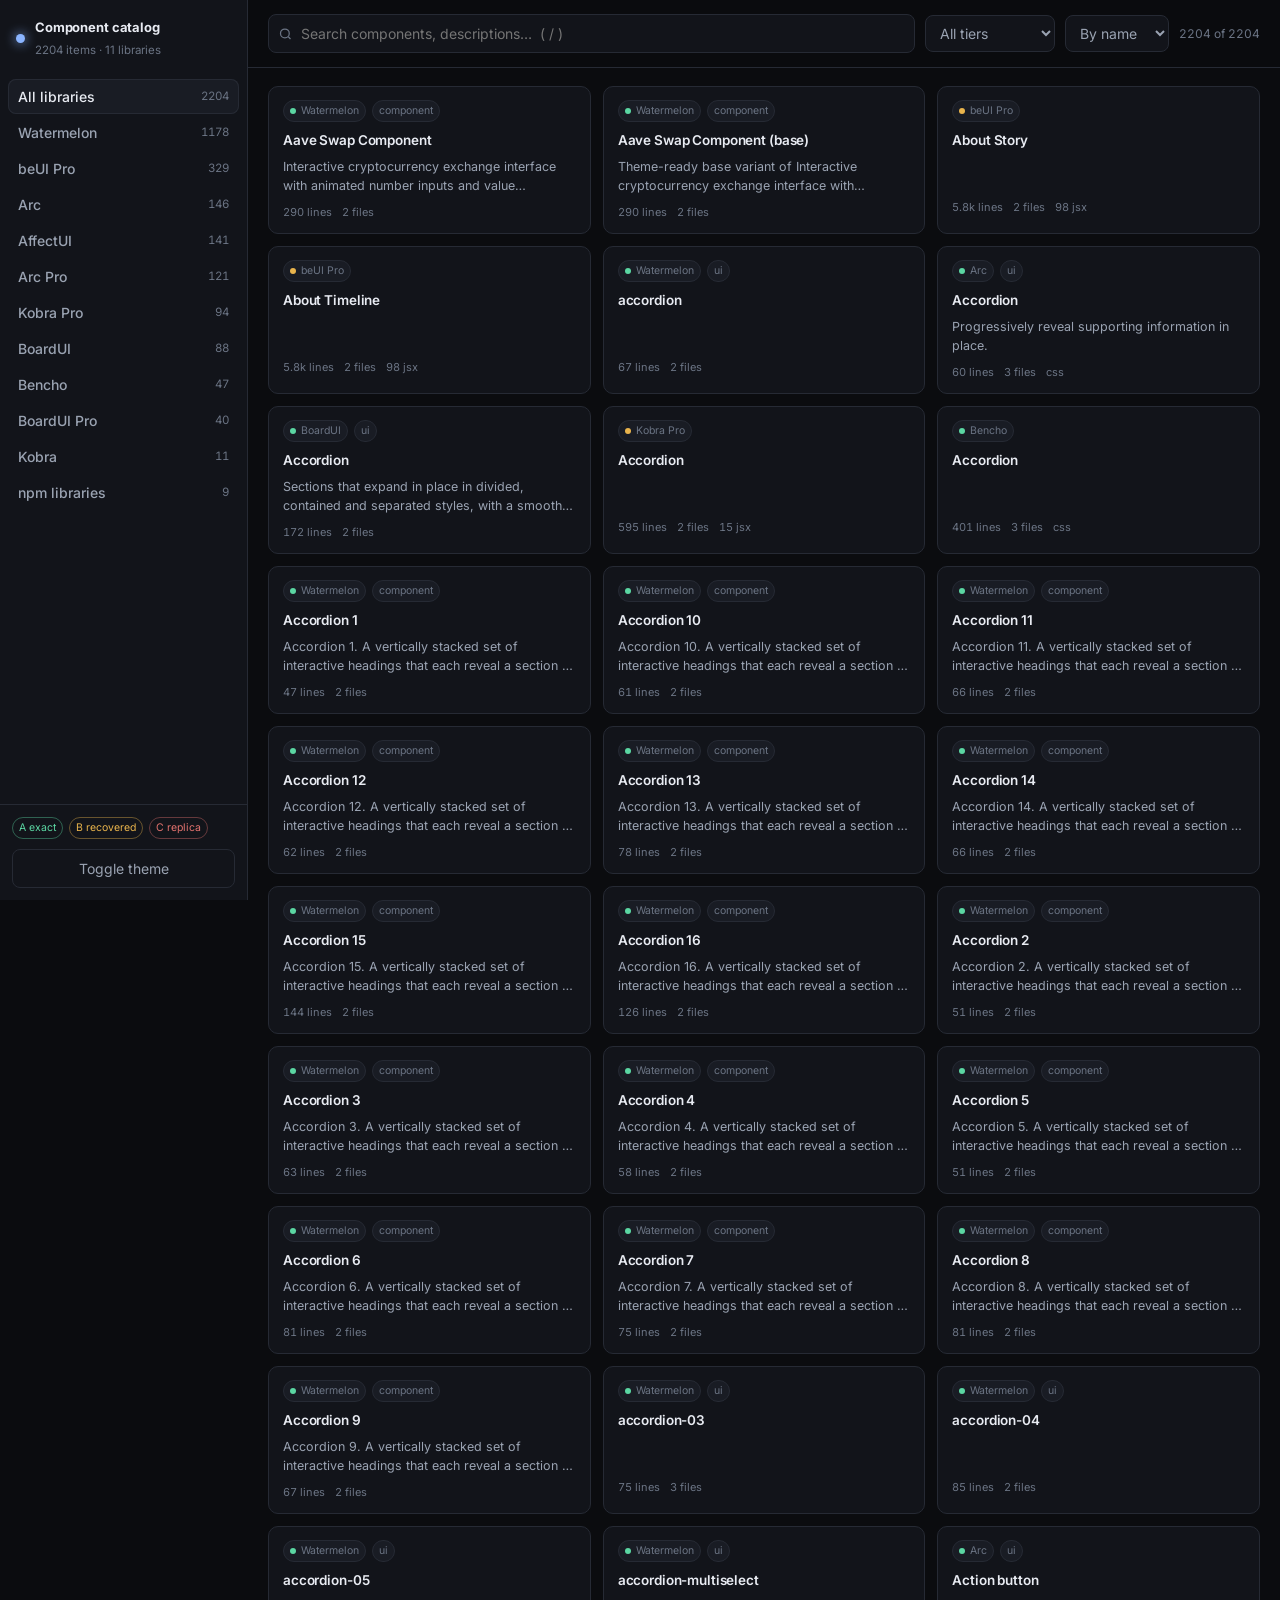
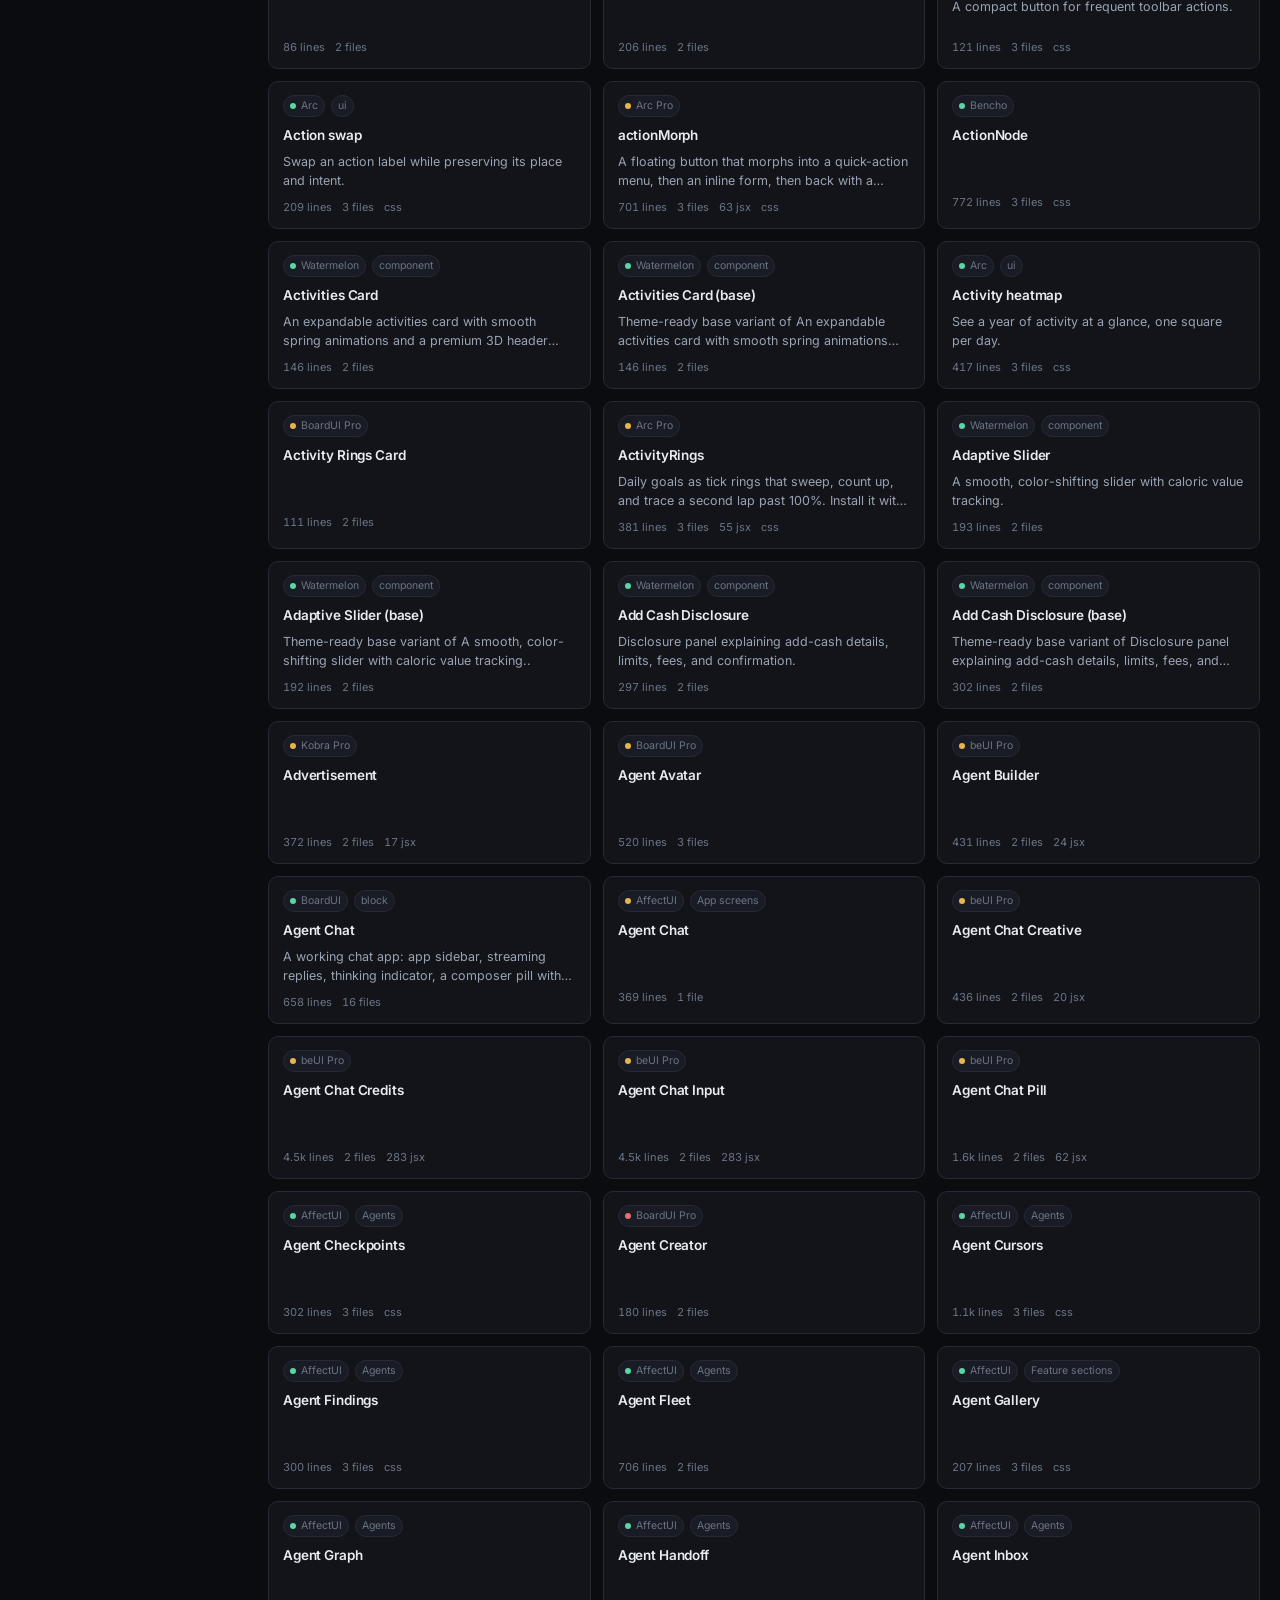
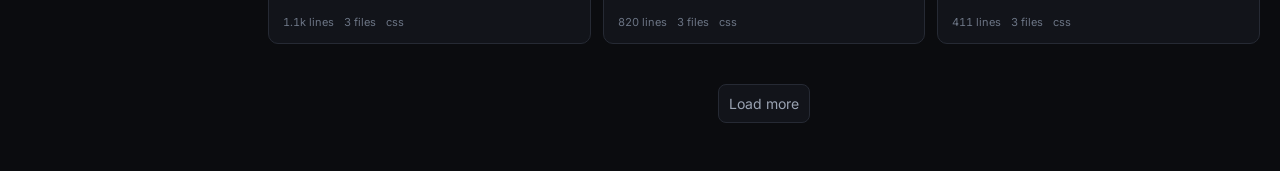
==== index.html @ e441ce23 "feat: a catalog browser for the component collection Reads catalog.json and renders a filterable gri" ====
<!doctype html>
<html lang="en">
<head>
<meta charset="utf-8" />
<meta name="viewport" content="width=device-width, initial-scale=1" />
<title>Component catalog</title>
<link rel="stylesheet" href="styles.css" />
<link rel="preconnect" href="https://fonts.googleapis.com" />
<link rel="preconnect" href="https://fonts.gstatic.com" crossorigin />
<link href="https://fonts.googleapis.com/css2?family=Inter:wght@400;500;600&family=JetBrains+Mono:wght@400;500&display=swap" rel="stylesheet" />
</head>
<body>
  <aside class="rail" id="rail">
    <div class="brand">
      <span class="dot"></span>
      <div>
        <strong>Component catalog</strong>
        <small id="total">loading…</small>
      </div>
    </div>
    <nav id="libs" class="libs"></nav>
    <div class="railfoot">
      <div class="tiers">
        <span class="tier t-A" title="The library published this file itself">A exact</span>
        <span class="tier t-B" title="Compiled module decompiled back to JSX">B recovered</span>
        <span class="tier t-C" title="Someone rebuilt it from the outside">C replica</span>
      </div>
      <button id="theme" class="ghost" type="button">Toggle theme</button>
    </div>
  </aside>

  <main>
    <header class="bar">
      <div class="search">
        <svg width="15" height="15" viewBox="0 0 24 24" fill="none" stroke="currentColor" stroke-width="2"><circle cx="11" cy="11" r="7"/><path d="m20 20-3.5-3.5"/></svg>
        <input id="q" type="search" placeholder="Search components, descriptions…  ( / )" autocomplete="off" spellcheck="false" />
      </div>
      <select id="tier" aria-label="Tier">
        <option value="">All tiers</option>
        <option value="A">A · exact</option>
        <option value="B">B · recovered</option>
        <option value="C">C · replica</option>
      </select>
      <select id="sort" aria-label="Sort">
        <option value="name">By name</option>
        <option value="lines">By size</option>
        <option value="lib">By library</option>
      </select>
      <span id="count" class="count"></span>
    </header>

    <div id="grid" class="grid" aria-live="polite"></div>
    <div id="more" class="more"><button class="ghost" type="button">Load more</button></div>
    <div id="empty" class="empty" hidden>Nothing matches that.</div>
  </main>

  <section id="drawer" class="drawer" hidden aria-modal="true" role="dialog">
    <div class="sheet" id="sheet"></div>
  </section>

  <script src="app.js" type="module"></script>
</body>
</html>
---- styles.css ----
:root {
  color-scheme: dark;
  --bg: #0b0c0f;
  --bg-2: #12141a;
  --bg-3: #191c24;
  --line: #262a34;
  --fg: #e8ebf2;
  --fg-dim: #9aa3b2;
  --fg-faint: #6b7484;
  --accent: #8ab4ff;
  --a: #5bd6a2;
  --b: #e9b44c;
  --c: #e2726e;
  --radius: 10px;
  --mono: "JetBrains Mono", ui-monospace, SFMono-Regular, Menlo, monospace;
}
:root[data-theme="light"] {
  color-scheme: light;
  --bg: #fbfbfd;
  --bg-2: #ffffff;
  --bg-3: #f2f3f7;
  --line: #e2e4ea;
  --fg: #14161c;
  --fg-dim: #5b6270;
  --fg-faint: #8b919d;
  --accent: #2f6fdb;
  --a: #17936a;
  --b: #a5720c;
  --c: #b34540;
}

* { box-sizing: border-box; }
html, body { height: 100%; }
body {
  margin: 0;
  display: grid;
  grid-template-columns: 248px minmax(0, 1fr);
  background: var(--bg);
  color: var(--fg);
  font: 14px/1.5 Inter, ui-sans-serif, system-ui, -apple-system, sans-serif;
  -webkit-font-smoothing: antialiased;
}

/* rail */
.rail {
  border-right: 1px solid var(--line);
  background: var(--bg-2);
  display: flex;
  flex-direction: column;
  min-height: 100vh;
  position: sticky;
  top: 0;
  max-height: 100vh;
}
.brand { display: flex; gap: 10px; align-items: center; padding: 18px 16px 14px; }
.brand strong { display: block; font-size: 13px; letter-spacing: -0.01em; }
.brand small { color: var(--fg-faint); font-size: 11.5px; }
.dot { width: 9px; height: 9px; border-radius: 50%; background: var(--accent); box-shadow: 0 0 12px var(--accent); flex: none; }

.libs { display: flex; flex-direction: column; gap: 1px; padding: 6px 8px; overflow-y: auto; flex: 1; }
.lib {
  display: flex; align-items: center; justify-content: space-between; gap: 8px;
  padding: 7px 10px; border-radius: 8px; border: 0; background: none; color: var(--fg-dim);
  font: inherit; text-align: left; cursor: pointer;
}
.lib:hover { background: var(--bg-3); color: var(--fg); }
.lib[aria-current="true"] { background: var(--bg-3); color: var(--fg); box-shadow: inset 0 0 0 1px var(--line); }
.lib b { font-weight: 500; }
.lib span { font-variant-numeric: tabular-nums; font-size: 11.5px; color: var(--fg-faint); }

.railfoot { border-top: 1px solid var(--line); padding: 12px; display: grid; gap: 10px; }
.tiers { display: flex; flex-wrap: wrap; gap: 6px; }
.tier { font-size: 10.5px; padding: 2px 6px; border-radius: 999px; border: 1px solid var(--line); color: var(--fg-faint); }
.t-A { color: var(--a); border-color: color-mix(in oklab, var(--a) 40%, transparent); }
.t-B { color: var(--b); border-color: color-mix(in oklab, var(--b) 40%, transparent); }
.t-C { color: var(--c); border-color: color-mix(in oklab, var(--c) 40%, transparent); }

/* bar */
main { min-width: 0; display: flex; flex-direction: column; }
.bar {
  position: sticky; top: 0; z-index: 5;
  display: flex; gap: 10px; align-items: center;
  padding: 14px 20px;
  background: color-mix(in oklab, var(--bg) 88%, transparent);
  backdrop-filter: blur(8px);
  border-bottom: 1px solid var(--line);
}
.search { position: relative; flex: 1; min-width: 0; }
.search svg { position: absolute; left: 10px; top: 50%; transform: translateY(-50%); color: var(--fg-faint); }
.search input {
  width: 100%; padding: 8px 10px 8px 32px; border-radius: 8px;
  border: 1px solid var(--line); background: var(--bg-2); color: var(--fg);
  font: inherit; outline: none;
}
.search input:focus { border-color: color-mix(in oklab, var(--accent) 55%, var(--line)); }
select, .ghost {
  padding: 8px 10px; border-radius: 8px; border: 1px solid var(--line);
  background: var(--bg-2); color: var(--fg-dim); font: inherit; cursor: pointer;
}
select:hover, .ghost:hover { color: var(--fg); border-color: var(--fg-faint); }
.count { color: var(--fg-faint); font-size: 12px; white-space: nowrap; font-variant-numeric: tabular-nums; }

/* grid */
.grid {
  padding: 18px 20px 40px;
  display: grid; gap: 12px;
  grid-template-columns: repeat(auto-fill, minmax(268px, 1fr));
}
.card {
  text-align: left; cursor: pointer;
  border: 1px solid var(--line); border-radius: var(--radius);
  background: var(--bg-2); color: inherit; font: inherit;
  padding: 13px 14px; display: grid; gap: 8px; align-content: start;
  transition: border-color .12s, transform .12s, background .12s;
}
.card:hover { border-color: color-mix(in oklab, var(--accent) 45%, var(--line)); background: var(--bg-3); }
.card:active { transform: scale(.995); }
.card h3 { margin: 0; font-size: 13.5px; font-weight: 600; letter-spacing: -0.01em; overflow: hidden; text-overflow: ellipsis; white-space: nowrap; }
.card p { margin: 0; color: var(--fg-dim); font-size: 12.5px; display: -webkit-box; -webkit-line-clamp: 2; -webkit-box-orient: vertical; overflow: hidden; min-height: 2.6em; }
.tags { display: flex; gap: 6px; align-items: center; flex-wrap: wrap; }
.pill { font-size: 10.5px; padding: 2px 6px; border-radius: 999px; background: var(--bg-3); border: 1px solid var(--line); color: var(--fg-faint); white-space: nowrap; }
.tier-dot { width: 6px; height: 6px; border-radius: 50%; display: inline-block; margin-right: 5px; }
.meta { display: flex; gap: 10px; color: var(--fg-faint); font-size: 11px; font-variant-numeric: tabular-nums; }
.meta code { font-family: var(--mono); font-size: 10.5px; }

.more { display: flex; justify-content: center; padding: 0 0 48px; }
.more[hidden] { display: none; }
.empty { padding: 60px 20px; text-align: center; color: var(--fg-faint); }

/* drawer */
.drawer { position: fixed; inset: 0; background: color-mix(in oklab, #000 55%, transparent); display: flex; justify-content: flex-end; z-index: 20; }
.drawer[hidden] { display: none; }
.sheet {
  width: min(760px, 100%); height: 100%; overflow-y: auto;
  background: var(--bg-2); border-left: 1px solid var(--line);
  padding: 22px 24px 60px;
}
.sheet h2 { margin: 0 0 4px; font-size: 19px; letter-spacing: -0.02em; }
.sheet .sub { color: var(--fg-faint); font-size: 12.5px; margin-bottom: 14px; }
.sheet h4 { margin: 22px 0 8px; font-size: 11px; text-transform: uppercase; letter-spacing: .08em; color: var(--fg-faint); font-weight: 600; }
.sheet p { color: var(--fg-dim); margin: 0 0 10px; }
.sheet pre {
  background: var(--bg); border: 1px solid var(--line); border-radius: 8px;
  padding: 12px; overflow-x: auto; font-family: var(--mono); font-size: 11.5px; line-height: 1.55;
  color: var(--fg); margin: 0 0 12px;
}
table { width: 100%; border-collapse: collapse; font-size: 12px; }
th, td { text-align: left; padding: 6px 8px; border-bottom: 1px solid var(--line); vertical-align: top; }
th { color: var(--fg-faint); font-weight: 500; }
td code { font-family: var(--mono); font-size: 11px; color: var(--accent); }
.close { position: sticky; top: 0; float: right; }
.link { color: var(--accent); text-decoration: none; }
.link:hover { text-decoration: underline; }
.filelist { display: grid; gap: 4px; font-family: var(--mono); font-size: 11.5px; }
.filelist div { display: flex; justify-content: space-between; gap: 12px; color: var(--fg-dim); }
.filelist span { color: var(--fg-faint); }

@media (max-width: 760px) {
  body { grid-template-columns: 1fr; }
  .rail { position: static; max-height: none; border-right: 0; border-bottom: 1px solid var(--line); }
  .libs { flex-direction: row; flex-wrap: wrap; }
}
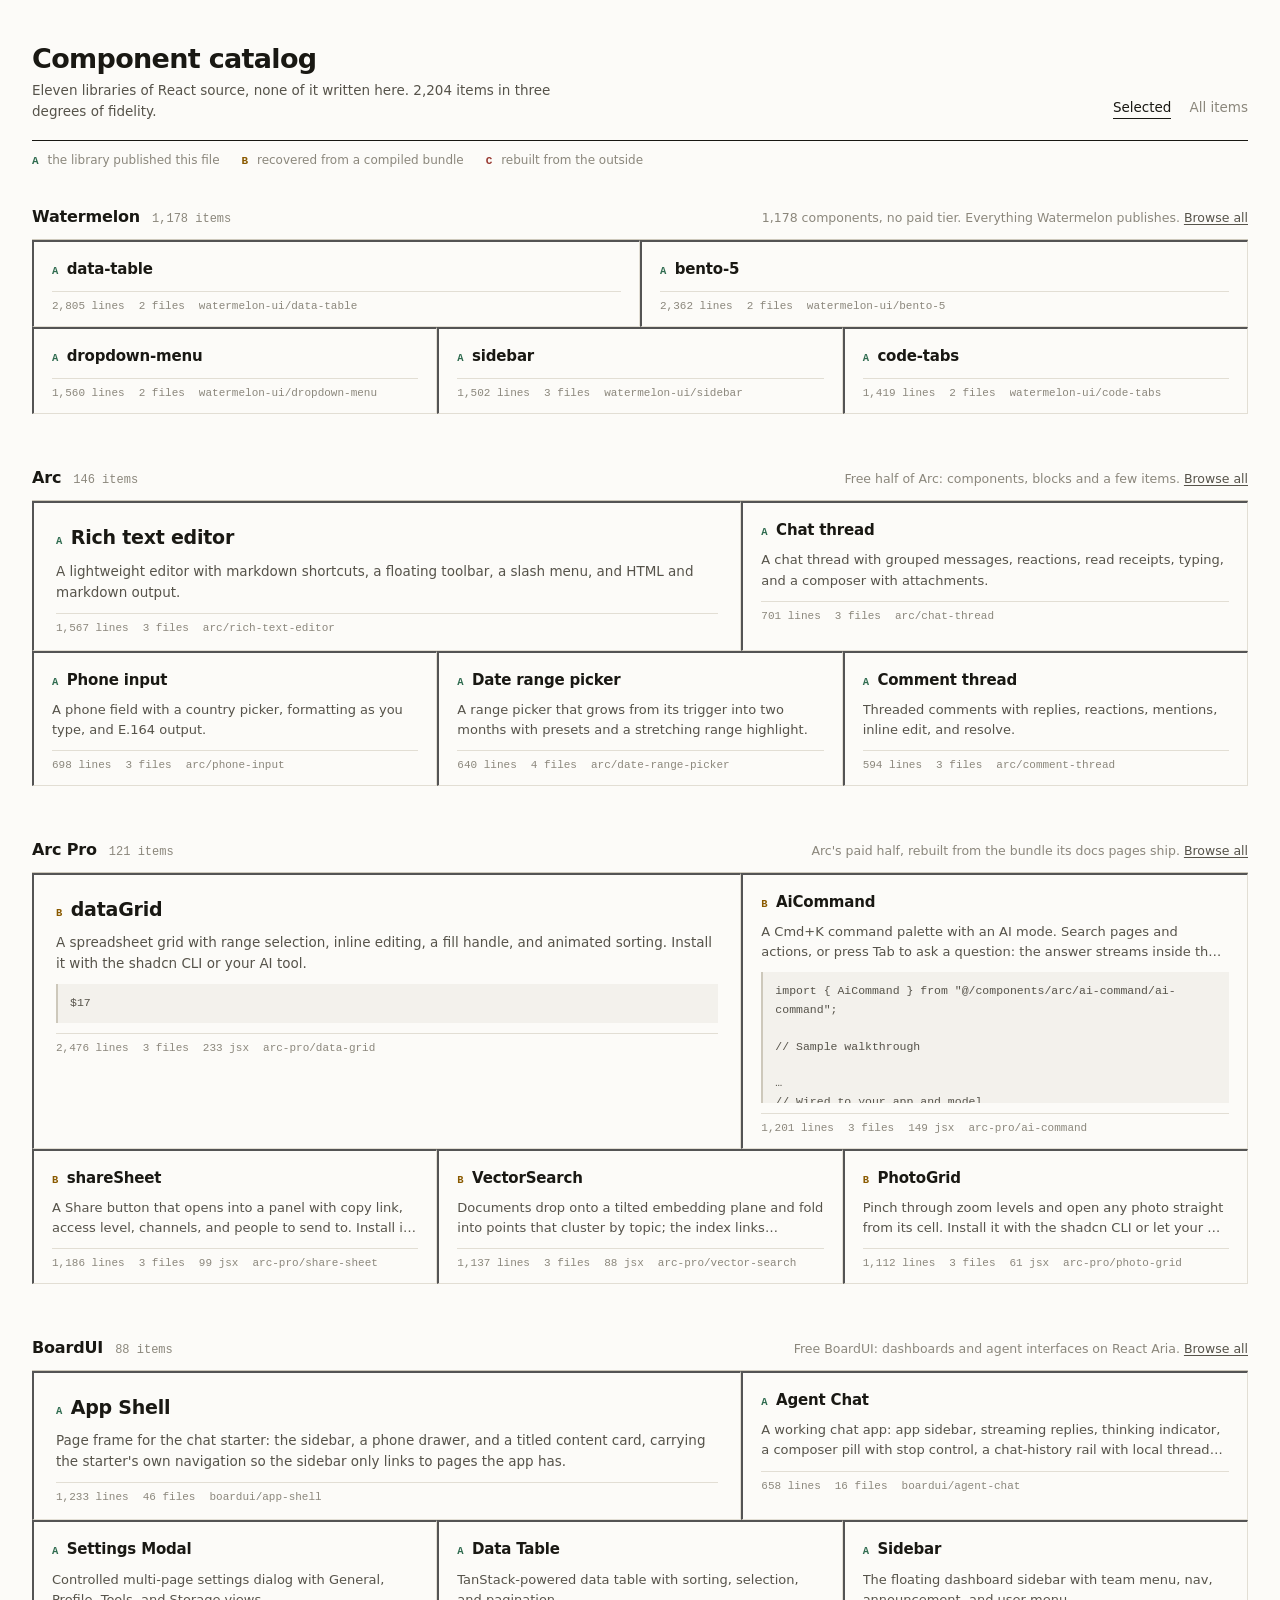
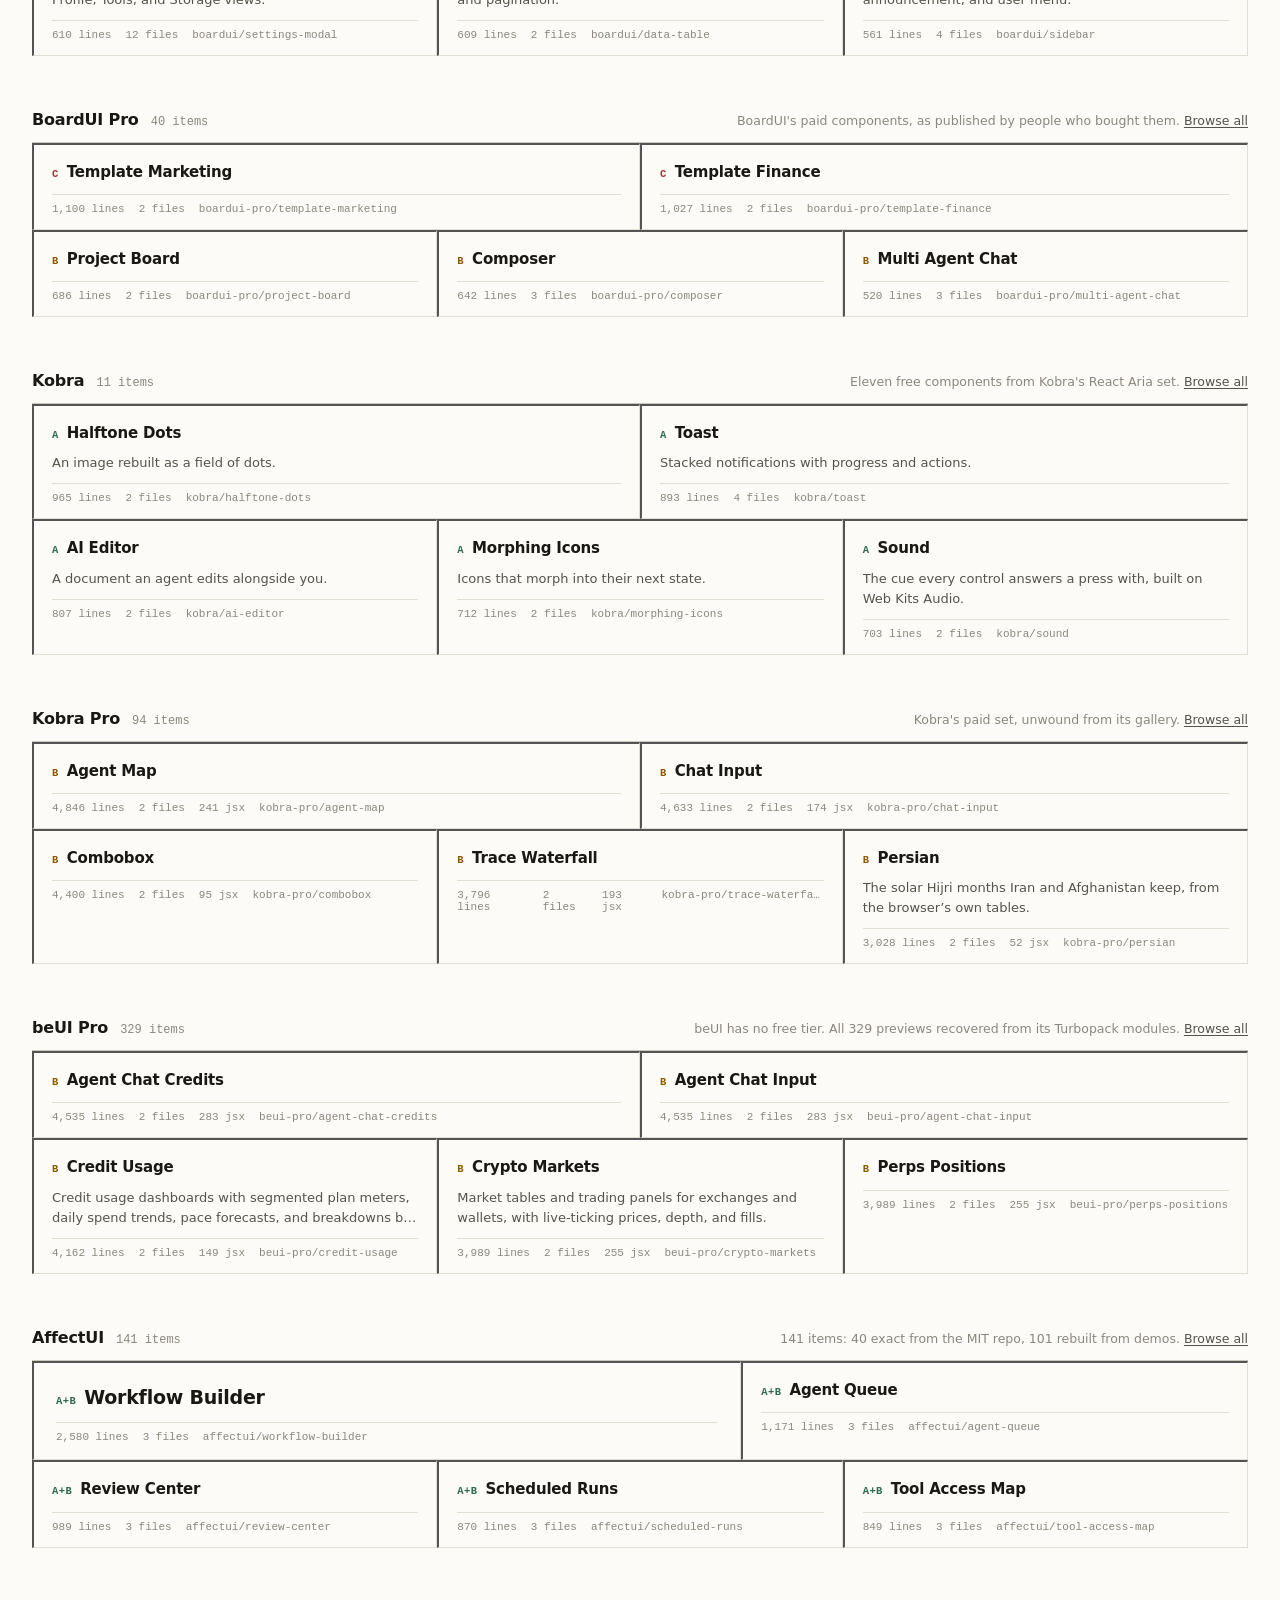
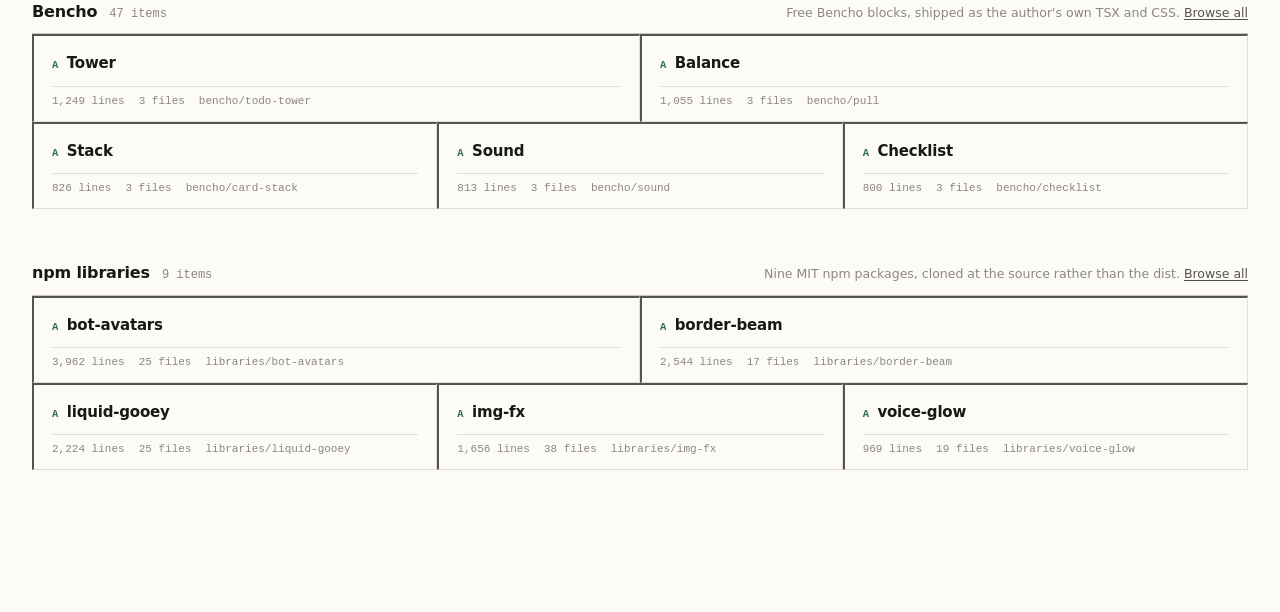
==== commit 9b54b1c9: "chore: refresh the catalog 2204 items across 11 libraries" ====
--- a/index.html
+++ b/index.html
@@ -4,58 +4,60 @@
 <meta charset="utf-8" />
 <meta name="viewport" content="width=device-width, initial-scale=1" />
 <title>Component catalog</title>
+<link rel="icon" href="favicon.svg" type="image/svg+xml" />
 <link rel="stylesheet" href="styles.css" />
-<link rel="preconnect" href="https://fonts.googleapis.com" />
-<link rel="preconnect" href="https://fonts.gstatic.com" crossorigin />
-<link href="https://fonts.googleapis.com/css2?family=Inter:wght@400;500;600&family=JetBrains+Mono:wght@400;500&display=swap" rel="stylesheet" />
 </head>
 <body>
-  <aside class="rail" id="rail">
-    <div class="brand">
-      <span class="dot"></span>
-      <div>
-        <strong>Component catalog</strong>
-        <small id="total">loading…</small>
-      </div>
+  <header class="masthead">
+    <div class="masthead-left">
+      <h1>Component catalog</h1>
+      <p>Eleven libraries of React source, none of it written here. <span id="lede-count">2,204</span> items in three degrees of fidelity.</p>
     </div>
-    <nav id="libs" class="libs"></nav>
-    <div class="railfoot">
-      <div class="tiers">
-        <span class="tier t-A" title="The library published this file itself">A exact</span>
-        <span class="tier t-B" title="Compiled module decompiled back to JSX">B recovered</span>
-        <span class="tier t-C" title="Someone rebuilt it from the outside">C replica</span>
-      </div>
-      <button id="theme" class="ghost" type="button">Toggle theme</button>
-    </div>
-  </aside>
+    <nav class="views">
+      <button id="view-showcase" type="button" aria-pressed="true">Selected</button>
+      <button id="view-all" type="button" aria-pressed="false">All items</button>
+    </nav>
+  </header>
 
-  <main>
-    <header class="bar">
-      <div class="search">
-        <svg width="15" height="15" viewBox="0 0 24 24" fill="none" stroke="currentColor" stroke-width="2"><circle cx="11" cy="11" r="7"/><path d="m20 20-3.5-3.5"/></svg>
-        <input id="q" type="search" placeholder="Search components, descriptions…  ( / )" autocomplete="off" spellcheck="false" />
-      </div>
+  <div class="key">
+    <span><b class="tA">A</b> the library published this file</span>
+    <span><b class="tB">B</b> recovered from a compiled bundle</span>
+    <span><b class="tC">C</b> rebuilt from the outside</span>
+  </div>
+
+  <!-- Selected: a handful of substantial components per library -->
+  <main id="showcase"></main>
+
+  <!-- All items: dense index -->
+  <main id="catalog" hidden>
+    <div class="filters">
+      <input id="q" type="search" placeholder="Filter by name, slug, description, category" autocomplete="off" spellcheck="false" />
+      <select id="lib" aria-label="Library"></select>
       <select id="tier" aria-label="Tier">
-        <option value="">All tiers</option>
-        <option value="A">A · exact</option>
+        <option value="">Every tier</option>
+        <option value="A">A · published</option>
         <option value="B">B · recovered</option>
-        <option value="C">C · replica</option>
+        <option value="C">C · rebuilt</option>
       </select>
       <select id="sort" aria-label="Sort">
-        <option value="name">By name</option>
-        <option value="lines">By size</option>
-        <option value="lib">By library</option>
+        <option value="lines">Largest first</option>
+        <option value="name">Name</option>
+        <option value="lib">Library</option>
       </select>
       <span id="count" class="count"></span>
-    </header>
-
-    <div id="grid" class="grid" aria-live="polite"></div>
-    <div id="more" class="more"><button class="ghost" type="button">Load more</button></div>
-    <div id="empty" class="empty" hidden>Nothing matches that.</div>
+    </div>
+    <table class="index">
+      <thead>
+        <tr><th>Component</th><th>Library</th><th class="num">Lines</th><th class="num">Files</th><th class="tiercol">Tier</th></tr>
+      </thead>
+      <tbody id="rows"></tbody>
+    </table>
+    <button id="more" class="more" type="button">Show more</button>
+    <p id="empty" class="empty" hidden>Nothing matches that.</p>
   </main>
 
-  <section id="drawer" class="drawer" hidden aria-modal="true" role="dialog">
-    <div class="sheet" id="sheet"></div>
+  <section id="drawer" hidden>
+    <article id="sheet"></article>
   </section>
 
   <script src="app.js" type="module"></script>
--- a/styles.css
+++ b/styles.css
@@ -1,162 +1,247 @@
+/* A specimen sheet, not a dashboard: hairlines, no cards floating in space,
+   no glow, one accent used only for links. Sizes come from the data. */
+
 :root {
-  color-scheme: dark;
-  --bg: #0b0c0f;
-  --bg-2: #12141a;
-  --bg-3: #191c24;
-  --line: #262a34;
-  --fg: #e8ebf2;
-  --fg-dim: #9aa3b2;
-  --fg-faint: #6b7484;
-  --accent: #8ab4ff;
-  --a: #5bd6a2;
-  --b: #e9b44c;
-  --c: #e2726e;
-  --radius: 10px;
-  --mono: "JetBrains Mono", ui-monospace, SFMono-Regular, Menlo, monospace;
-}
-:root[data-theme="light"] {
   color-scheme: light;
-  --bg: #fbfbfd;
-  --bg-2: #ffffff;
-  --bg-3: #f2f3f7;
-  --line: #e2e4ea;
-  --fg: #14161c;
-  --fg-dim: #5b6270;
-  --fg-faint: #8b919d;
-  --accent: #2f6fdb;
-  --a: #17936a;
-  --b: #a5720c;
-  --c: #b34540;
+  --paper: #fcfbf8;
+  --wash: #f3f1ec;
+  --ink: #191813;
+  --ink-2: #56534a;
+  --ink-3: #8b877c;
+  --rule: #e2ded4;
+  --rule-strong: #cdc8bb;
+  --link: #1c4ed8;
+  --a: #2f6b4f;
+  --b: #8a5a00;
+  --c: #97372f;
+  --mono: ui-monospace, "SF Mono", SFMono-Regular, Menlo, Consolas, monospace;
+  --sans: -apple-system, BlinkMacSystemFont, "Segoe UI", system-ui, sans-serif;
+}
+
+@media (prefers-color-scheme: dark) {
+  :root {
+    color-scheme: dark;
+    --paper: #0f0f0e;
+    --wash: #191917;
+    --ink: #eceae3;
+    --ink-2: #a8a49a;
+    --ink-3: #7c786e;
+    --rule: #262522;
+    --rule-strong: #3a3833;
+    --link: #8fb0ff;
+    --a: #6fbf95;
+    --b: #d6a94e;
+    --c: #d97b73;
+  }
 }
 
 * { box-sizing: border-box; }
-html, body { height: 100%; }
+
+html { -webkit-text-size-adjust: 100%; }
+
 body {
-  margin: 0;
+  margin: 0 auto;
+  padding: 0 32px 120px;
+  max-width: 1320px;
+  background: var(--paper);
+  color: var(--ink);
+  font: 15px/1.55 var(--sans);
+  -webkit-font-smoothing: antialiased;
+}
+
+a { color: var(--link); text-decoration-thickness: 1px; text-underline-offset: 2px; }
+
+/* masthead */
+.masthead {
+  display: flex;
+  align-items: flex-end;
+  justify-content: space-between;
+  gap: 32px;
+  padding: 44px 0 18px;
+  border-bottom: 1px solid var(--ink);
+}
+.masthead h1 {
+  margin: 0 0 6px;
+  font-size: 27px;
+  line-height: 1.1;
+  font-weight: 600;
+  letter-spacing: -0.025em;
+}
+.masthead p { margin: 0; color: var(--ink-2); font-size: 13.5px; max-width: 62ch; }
+.views { display: flex; gap: 18px; flex: none; padding-bottom: 3px; }
+.views button {
+  background: none; border: 0; padding: 0 0 3px; cursor: pointer;
+  font: 500 13.5px var(--sans); color: var(--ink-3);
+  border-bottom: 1.5px solid transparent;
+}
+.views button:hover { color: var(--ink); }
+.views button[aria-pressed="true"] { color: var(--ink); border-bottom-color: var(--ink); }
+
+/* legend */
+.key {
+  display: flex; flex-wrap: wrap; gap: 4px 22px;
+  padding: 10px 0 0; font-size: 12px; color: var(--ink-3);
+}
+.key b { font: 600 11px var(--mono); margin-right: 5px; }
+.tA { color: var(--a); } .tB { color: var(--b); } .tC { color: var(--c); }
+
+/* showcase: one block per library, hairline grid, spans from the data */
+.set { padding-top: 52px; }
+.set:first-child { padding-top: 36px; }
+.set-head {
+  display: flex; align-items: baseline; gap: 12px;
+  padding-bottom: 9px; border-bottom: 1px solid var(--rule-strong);
+}
+.set-head h2 { margin: 0; font-size: 16px; font-weight: 600; letter-spacing: -0.01em; }
+.set-head .n { font: 12px var(--mono); color: var(--ink-3); }
+.set-head .what { margin-left: auto; font-size: 12.5px; color: var(--ink-3); }
+.set-head .what a { color: var(--ink-2); }
+
+.grid {
   display: grid;
-  grid-template-columns: 248px minmax(0, 1fr);
-  background: var(--bg);
-  color: var(--fg);
-  font: 14px/1.5 Inter, ui-sans-serif, system-ui, -apple-system, sans-serif;
-  -webkit-font-smoothing: antialiased;
-}
-
-/* rail */
-.rail {
-  border-right: 1px solid var(--line);
-  background: var(--bg-2);
-  display: flex;
-  flex-direction: column;
-  min-height: 100vh;
-  position: sticky;
-  top: 0;
-  max-height: 100vh;
-}
-.brand { display: flex; gap: 10px; align-items: center; padding: 18px 16px 14px; }
-.brand strong { display: block; font-size: 13px; letter-spacing: -0.01em; }
-.brand small { color: var(--fg-faint); font-size: 11.5px; }
-.dot { width: 9px; height: 9px; border-radius: 50%; background: var(--accent); box-shadow: 0 0 12px var(--accent); flex: none; }
-
-.libs { display: flex; flex-direction: column; gap: 1px; padding: 6px 8px; overflow-y: auto; flex: 1; }
-.lib {
-  display: flex; align-items: center; justify-content: space-between; gap: 8px;
-  padding: 7px 10px; border-radius: 8px; border: 0; background: none; color: var(--fg-dim);
-  font: inherit; text-align: left; cursor: pointer;
-}
-.lib:hover { background: var(--bg-3); color: var(--fg); }
-.lib[aria-current="true"] { background: var(--bg-3); color: var(--fg); box-shadow: inset 0 0 0 1px var(--line); }
-.lib b { font-weight: 500; }
-.lib span { font-variant-numeric: tabular-nums; font-size: 11.5px; color: var(--fg-faint); }
-
-.railfoot { border-top: 1px solid var(--line); padding: 12px; display: grid; gap: 10px; }
-.tiers { display: flex; flex-wrap: wrap; gap: 6px; }
-.tier { font-size: 10.5px; padding: 2px 6px; border-radius: 999px; border: 1px solid var(--line); color: var(--fg-faint); }
-.t-A { color: var(--a); border-color: color-mix(in oklab, var(--a) 40%, transparent); }
-.t-B { color: var(--b); border-color: color-mix(in oklab, var(--b) 40%, transparent); }
-.t-C { color: var(--c); border-color: color-mix(in oklab, var(--c) 40%, transparent); }
-
-/* bar */
-main { min-width: 0; display: flex; flex-direction: column; }
-.bar {
-  position: sticky; top: 0; z-index: 5;
-  display: flex; gap: 10px; align-items: center;
-  padding: 14px 20px;
-  background: color-mix(in oklab, var(--bg) 88%, transparent);
-  backdrop-filter: blur(8px);
-  border-bottom: 1px solid var(--line);
-}
-.search { position: relative; flex: 1; min-width: 0; }
-.search svg { position: absolute; left: 10px; top: 50%; transform: translateY(-50%); color: var(--fg-faint); }
-.search input {
-  width: 100%; padding: 8px 10px 8px 32px; border-radius: 8px;
-  border: 1px solid var(--line); background: var(--bg-2); color: var(--fg);
-  font: inherit; outline: none;
-}
-.search input:focus { border-color: color-mix(in oklab, var(--accent) 55%, var(--line)); }
-select, .ghost {
-  padding: 8px 10px; border-radius: 8px; border: 1px solid var(--line);
-  background: var(--bg-2); color: var(--fg-dim); font: inherit; cursor: pointer;
-}
-select:hover, .ghost:hover { color: var(--fg); border-color: var(--fg-faint); }
-.count { color: var(--fg-faint); font-size: 12px; white-space: nowrap; font-variant-numeric: tabular-nums; }
-
-/* grid */
-.grid {
-  padding: 18px 20px 40px;
-  display: grid; gap: 12px;
-  grid-template-columns: repeat(auto-fill, minmax(268px, 1fr));
-}
-.card {
-  text-align: left; cursor: pointer;
-  border: 1px solid var(--line); border-radius: var(--radius);
-  background: var(--bg-2); color: inherit; font: inherit;
-  padding: 13px 14px; display: grid; gap: 8px; align-content: start;
-  transition: border-color .12s, transform .12s, background .12s;
-}
-.card:hover { border-color: color-mix(in oklab, var(--accent) 45%, var(--line)); background: var(--bg-3); }
-.card:active { transform: scale(.995); }
-.card h3 { margin: 0; font-size: 13.5px; font-weight: 600; letter-spacing: -0.01em; overflow: hidden; text-overflow: ellipsis; white-space: nowrap; }
-.card p { margin: 0; color: var(--fg-dim); font-size: 12.5px; display: -webkit-box; -webkit-line-clamp: 2; -webkit-box-orient: vertical; overflow: hidden; min-height: 2.6em; }
-.tags { display: flex; gap: 6px; align-items: center; flex-wrap: wrap; }
-.pill { font-size: 10.5px; padding: 2px 6px; border-radius: 999px; background: var(--bg-3); border: 1px solid var(--line); color: var(--fg-faint); white-space: nowrap; }
-.tier-dot { width: 6px; height: 6px; border-radius: 50%; display: inline-block; margin-right: 5px; }
-.meta { display: flex; gap: 10px; color: var(--fg-faint); font-size: 11px; font-variant-numeric: tabular-nums; }
-.meta code { font-family: var(--mono); font-size: 10.5px; }
-
-.more { display: flex; justify-content: center; padding: 0 0 48px; }
+  grid-template-columns: repeat(12, minmax(0, 1fr));
+}
+
+.tile {
+  grid-column: span 4;
+  border-bottom: 1px solid var(--rule);
+  border-right: 1px solid var(--rule);
+  padding: 16px 18px 14px;
+  display: grid;
+  gap: 8px;
+  align-content: start;
+  cursor: pointer;
+  background: none;
+  text-align: left;
+  font: inherit;
+  color: inherit;
+}
+.tile:hover { background: var(--wash); }
+.tile:hover .tile-name { text-decoration: underline; text-decoration-thickness: 1px; text-underline-offset: 3px; }
+.tile.w5 { grid-column: span 5; }
+.tile.w7 { grid-column: span 7; }
+.tile.lead { padding: 20px 22px 16px; }
+.tile.lead .tile-name { font-size: 19px; }
+
+.tile-top { display: flex; align-items: baseline; gap: 8px; }
+.tile-name {
+  font-size: 15px; font-weight: 600; letter-spacing: -0.012em;
+  margin: 0; overflow-wrap: anywhere;
+}
+.tiermark { font: 600 10.5px var(--mono); letter-spacing: .04em; flex: none; }
+
+.tile-desc {
+  margin: 0; color: var(--ink-2); font-size: 13px;
+  display: -webkit-box; -webkit-line-clamp: 2; -webkit-box-orient: vertical; overflow: hidden;
+}
+.tile.lead .tile-desc { -webkit-line-clamp: 4; font-size: 13.5px; }
+
+.tile-usage {
+  margin: 2px 0 0;
+  padding: 10px 12px;
+  background: var(--wash);
+  border-left: 2px solid var(--rule-strong);
+  font: 11.5px/1.6 var(--mono);
+  color: var(--ink-2);
+  white-space: pre-wrap;
+  overflow: hidden;
+  display: -webkit-box; -webkit-line-clamp: 6; -webkit-box-orient: vertical;
+}
+
+.tile-foot {
+  display: flex; gap: 14px; align-items: baseline;
+  border-top: 1px solid var(--rule);
+  padding-top: 8px; margin-top: 2px;
+  font: 11px var(--mono); color: var(--ink-3);
+  font-variant-numeric: tabular-nums;
+}
+.tile-foot .path { overflow: hidden; text-overflow: ellipsis; white-space: nowrap; }
+
+/* all items: a dense index, not cards */
+.filters {
+  position: sticky; top: 0; z-index: 3;
+  display: flex; gap: 10px; align-items: center; flex-wrap: wrap;
+  padding: 16px 0 14px;
+  background: var(--paper);
+  border-bottom: 1px solid var(--rule-strong);
+}
+.filters input {
+  flex: 1; min-width: 220px; padding: 7px 0;
+  border: 0; border-bottom: 1px solid var(--rule-strong); background: none;
+  color: var(--ink); font: inherit; outline: none;
+}
+.filters input:focus { border-bottom-color: var(--ink); }
+.filters select {
+  padding: 6px 8px; border: 1px solid var(--rule-strong); border-radius: 0;
+  background: var(--paper); color: var(--ink-2); font: 12.5px var(--sans); cursor: pointer;
+}
+.count { font: 11.5px var(--mono); color: var(--ink-3); margin-left: auto; font-variant-numeric: tabular-nums; }
+
+.index { width: 100%; border-collapse: collapse; font-size: 13.5px; }
+.index th {
+  text-align: left; font: 500 11px var(--mono); letter-spacing: .05em; text-transform: lowercase;
+  color: var(--ink-3); padding: 14px 12px 8px 0; border-bottom: 1px solid var(--rule-strong);
+}
+.index th.num, .index td.num { text-align: right; font-family: var(--mono); font-size: 11.5px; font-variant-numeric: tabular-nums; }
+.index td { padding: 7px 12px 7px 0; border-bottom: 1px solid var(--rule); vertical-align: baseline; }
+.index tbody tr { cursor: pointer; }
+.index tbody tr:hover { background: var(--wash); }
+.index td.nm { font-weight: 500; }
+.index td.libcell, .index td.tiercol { color: var(--ink-3); font-size: 12.5px; white-space: nowrap; }
+.index td .slug { font: 11.5px var(--mono); color: var(--ink-3); margin-left: 8px; }
+
+.more {
+  display: block; margin: 22px 0 0; padding: 8px 0;
+  background: none; border: 0; border-bottom: 1px solid var(--ink);
+  color: var(--ink); font: 13px var(--sans); cursor: pointer;
+}
 .more[hidden] { display: none; }
-.empty { padding: 60px 20px; text-align: center; color: var(--fg-faint); }
-
-/* drawer */
-.drawer { position: fixed; inset: 0; background: color-mix(in oklab, #000 55%, transparent); display: flex; justify-content: flex-end; z-index: 20; }
-.drawer[hidden] { display: none; }
-.sheet {
-  width: min(760px, 100%); height: 100%; overflow-y: auto;
-  background: var(--bg-2); border-left: 1px solid var(--line);
-  padding: 22px 24px 60px;
-}
-.sheet h2 { margin: 0 0 4px; font-size: 19px; letter-spacing: -0.02em; }
-.sheet .sub { color: var(--fg-faint); font-size: 12.5px; margin-bottom: 14px; }
-.sheet h4 { margin: 22px 0 8px; font-size: 11px; text-transform: uppercase; letter-spacing: .08em; color: var(--fg-faint); font-weight: 600; }
-.sheet p { color: var(--fg-dim); margin: 0 0 10px; }
-.sheet pre {
-  background: var(--bg); border: 1px solid var(--line); border-radius: 8px;
-  padding: 12px; overflow-x: auto; font-family: var(--mono); font-size: 11.5px; line-height: 1.55;
-  color: var(--fg); margin: 0 0 12px;
-}
-table { width: 100%; border-collapse: collapse; font-size: 12px; }
-th, td { text-align: left; padding: 6px 8px; border-bottom: 1px solid var(--line); vertical-align: top; }
-th { color: var(--fg-faint); font-weight: 500; }
-td code { font-family: var(--mono); font-size: 11px; color: var(--accent); }
-.close { position: sticky; top: 0; float: right; }
-.link { color: var(--accent); text-decoration: none; }
-.link:hover { text-decoration: underline; }
-.filelist { display: grid; gap: 4px; font-family: var(--mono); font-size: 11.5px; }
-.filelist div { display: flex; justify-content: space-between; gap: 12px; color: var(--fg-dim); }
-.filelist span { color: var(--fg-faint); }
-
-@media (max-width: 760px) {
-  body { grid-template-columns: 1fr; }
-  .rail { position: static; max-height: none; border-right: 0; border-bottom: 1px solid var(--line); }
-  .libs { flex-direction: row; flex-wrap: wrap; }
-}
+.empty { color: var(--ink-3); padding: 40px 0; }
+
+/* detail */
+#drawer { position: fixed; inset: 0; background: color-mix(in oklab, #000 38%, transparent); display: flex; justify-content: flex-end; z-index: 20; }
+#drawer[hidden] { display: none; }
+#sheet {
+  width: min(720px, 100%); height: 100%; overflow-y: auto;
+  background: var(--paper); border-left: 1px solid var(--ink);
+  padding: 0 28px 80px;
+}
+.sheet-bar {
+  position: sticky; top: 0; background: var(--paper);
+  display: flex; justify-content: space-between; align-items: baseline;
+  padding: 16px 0 10px; border-bottom: 1px solid var(--rule-strong);
+}
+.sheet-bar button {
+  background: none; border: 0; padding: 0; cursor: pointer;
+  font: 12px var(--mono); color: var(--ink-3);
+}
+.sheet-bar button:hover { color: var(--ink); }
+#sheet h2 { margin: 22px 0 4px; font-size: 22px; letter-spacing: -0.02em; font-weight: 600; }
+#sheet .kicker { font: 11.5px var(--mono); color: var(--ink-3); }
+#sheet h3 {
+  margin: 30px 0 8px; font: 500 11px var(--mono); letter-spacing: .06em;
+  color: var(--ink-3); text-transform: lowercase;
+}
+#sheet p { margin: 0 0 10px; color: var(--ink-2); font-size: 13.5px; }
+#sheet pre {
+  margin: 0 0 12px; padding: 12px 14px; background: var(--wash);
+  border-left: 2px solid var(--rule-strong);
+  font: 11.5px/1.6 var(--mono); color: var(--ink); overflow-x: auto;
+}
+#sheet table { width: 100%; border-collapse: collapse; font-size: 12.5px; }
+#sheet th { text-align: left; font: 500 11px var(--mono); color: var(--ink-3); padding: 6px 8px 6px 0; border-bottom: 1px solid var(--rule-strong); }
+#sheet td { padding: 6px 8px 6px 0; border-bottom: 1px solid var(--rule); vertical-align: top; color: var(--ink-2); }
+#sheet td code, #sheet .mono { font: 11.5px var(--mono); color: var(--ink); }
+.files { display: grid; gap: 3px; font: 11.5px var(--mono); }
+.files span { color: var(--ink-3); }
+
+@media (max-width: 1080px) {
+  .tile, .tile.w5, .tile.w7 { grid-column: span 6; }
+  .tile.lead { grid-column: span 12; }
+}
+@media (max-width: 700px) {
+  body { padding: 0 18px 80px; }
+  .masthead { flex-direction: column; align-items: flex-start; gap: 16px; padding-top: 32px; }
+  .tile, .tile.w5, .tile.w7, .tile.lead { grid-column: span 12; }
+  .index td.libcell, .index th:nth-child(2) { display: none; }
+}
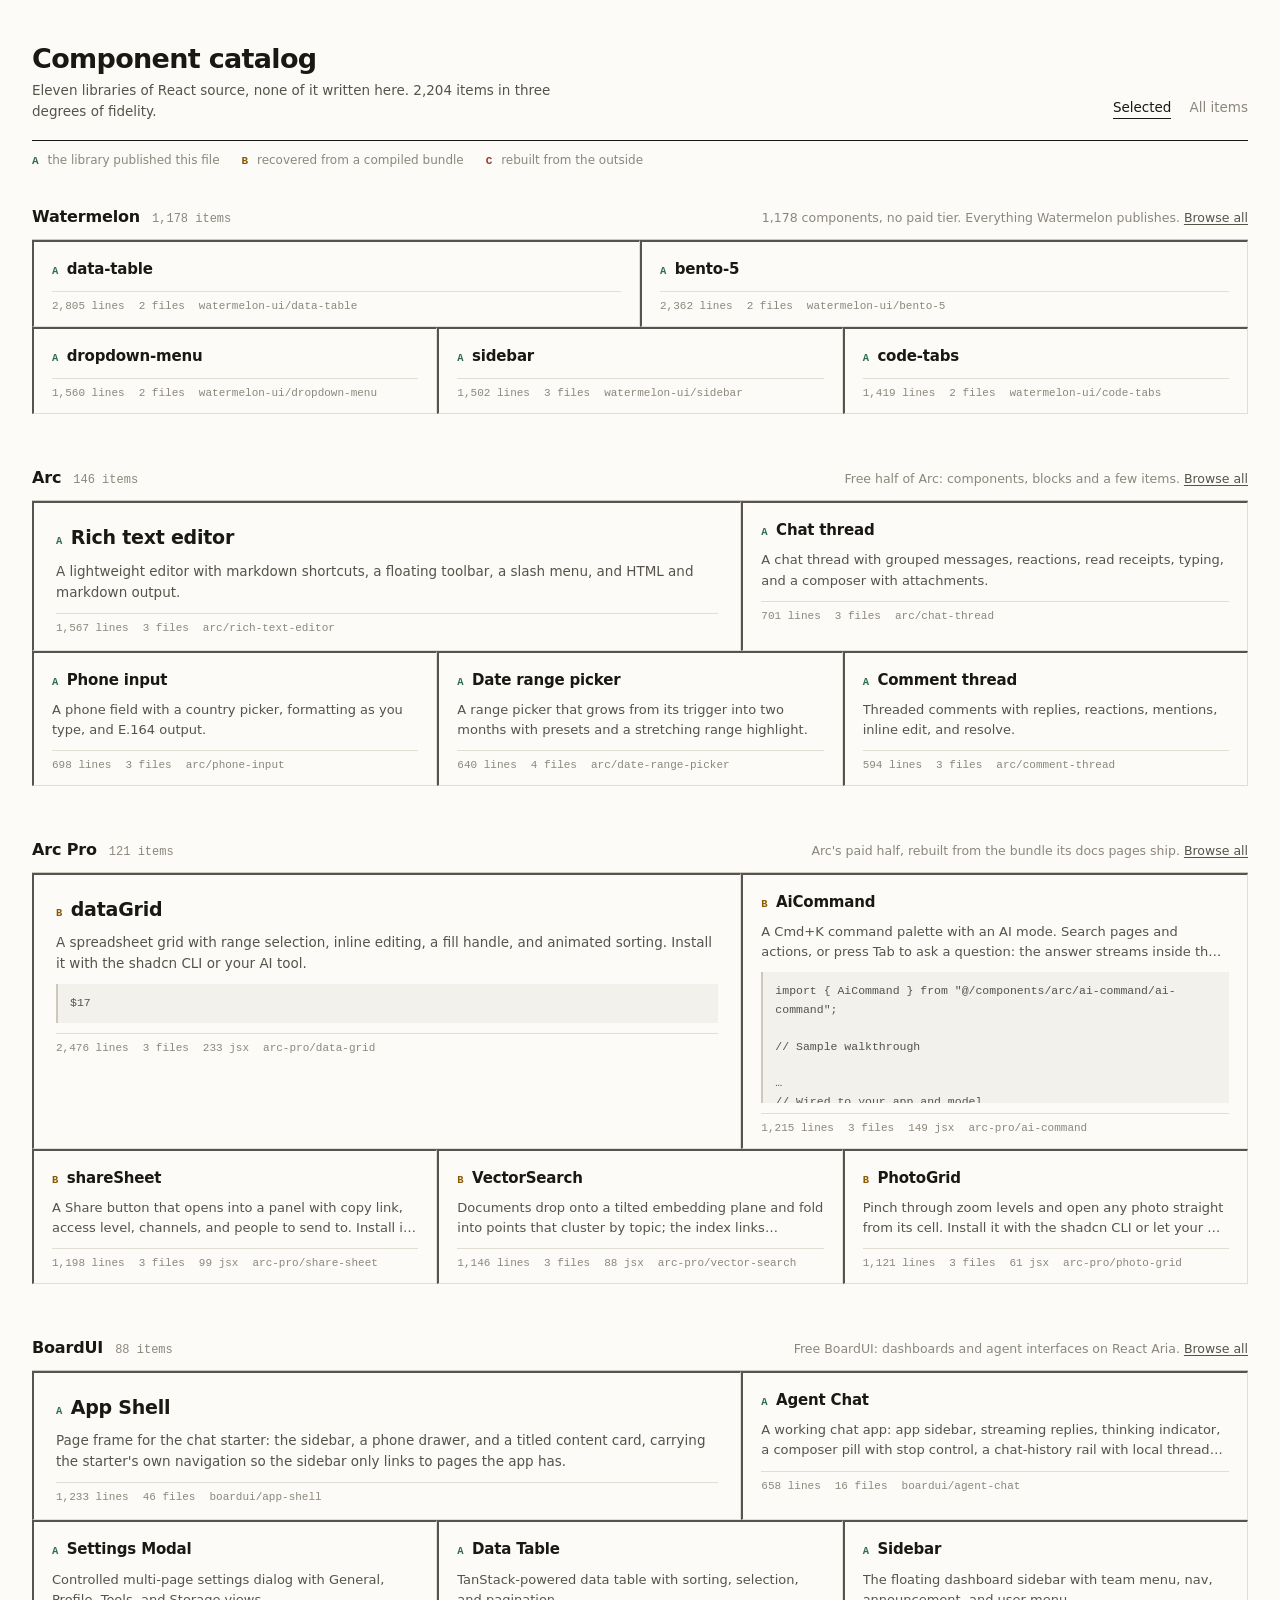
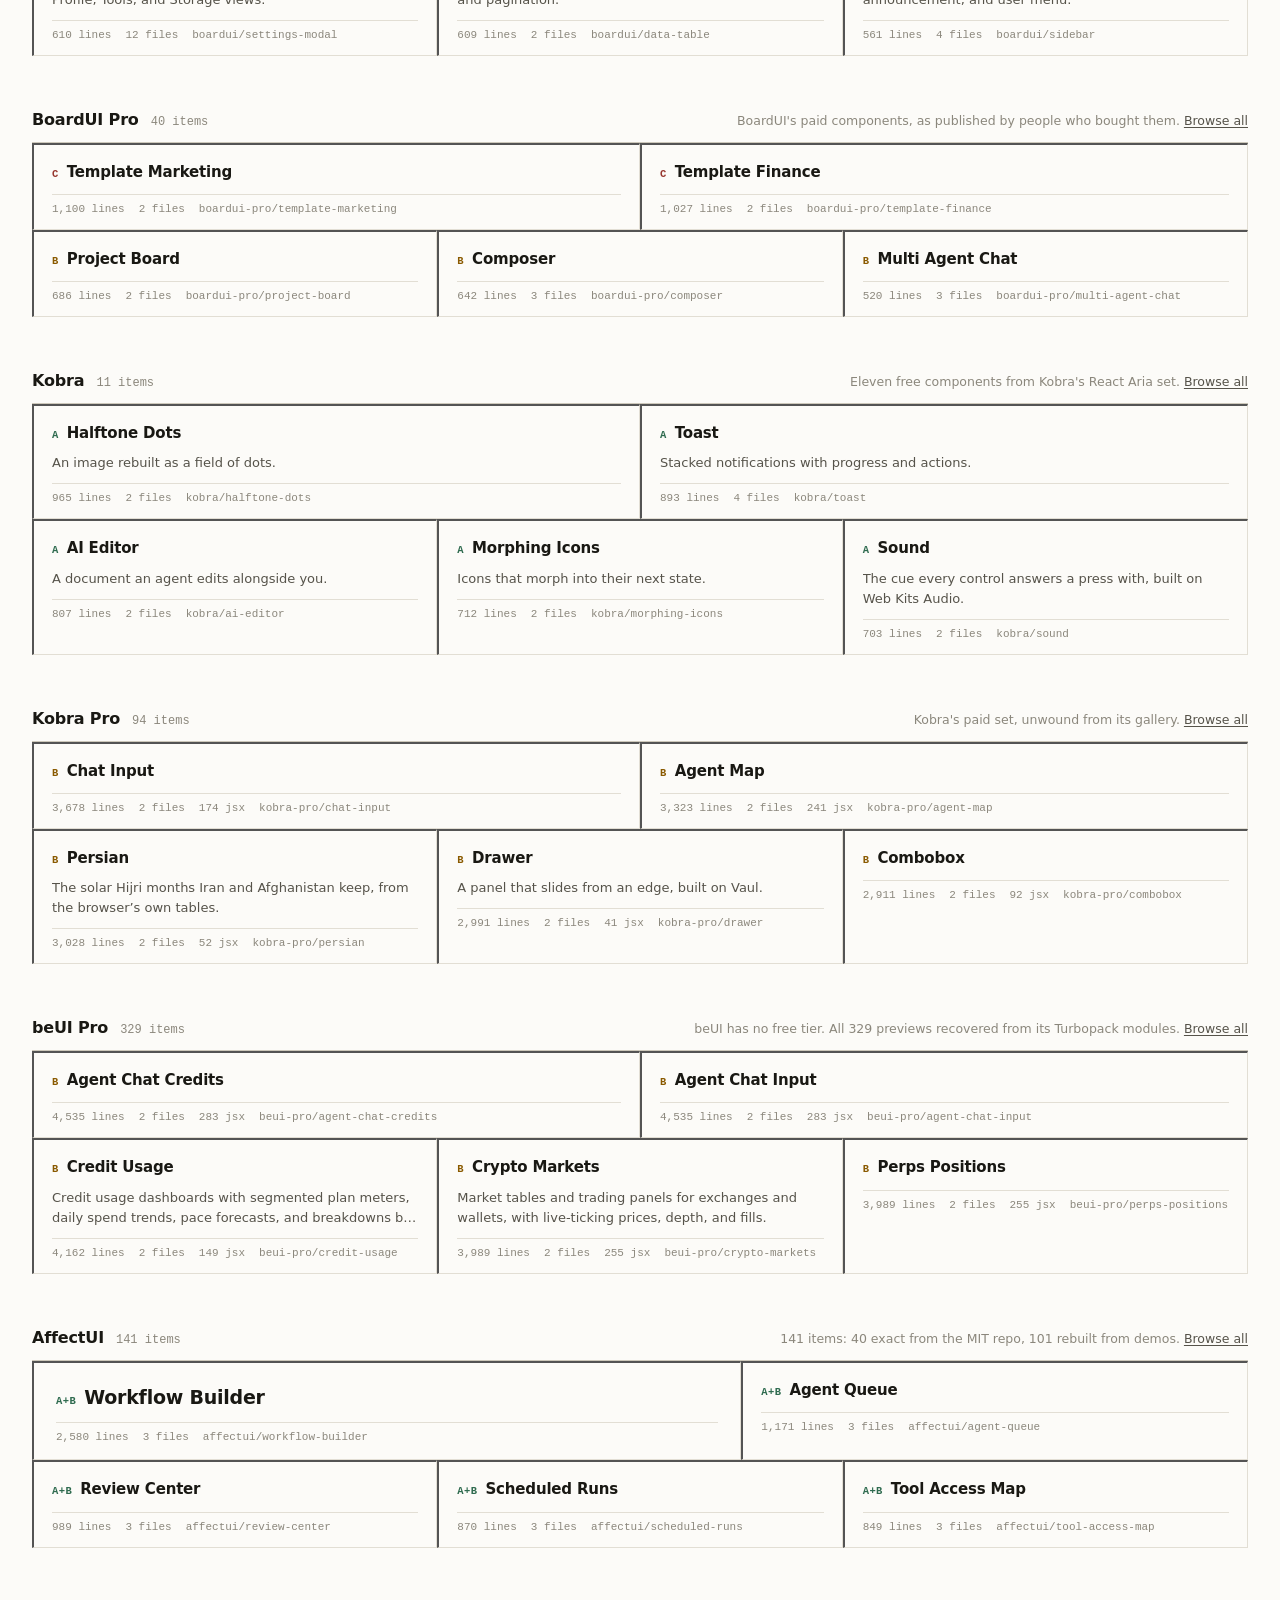
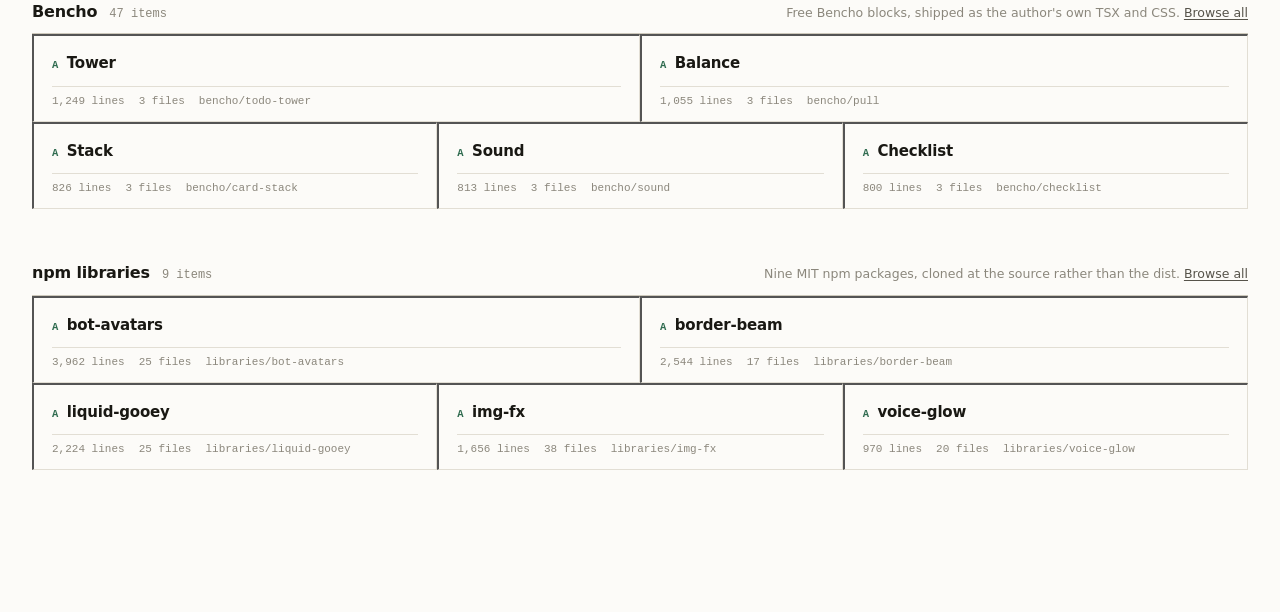
==== commit 40bae086: "chore: refresh the catalog 2204 items across 11 libraries" ====
--- a/index.html
+++ b/index.html
@@ -5,7 +5,7 @@
 <meta name="viewport" content="width=device-width, initial-scale=1" />
 <title>Component catalog</title>
 <link rel="icon" href="favicon.svg" type="image/svg+xml" />
-<link rel="stylesheet" href="styles.css" />
+<link rel="stylesheet" href="styles.css?v=202611071553" />
 </head>
 <body>
   <header class="masthead">
@@ -60,6 +60,6 @@
     <article id="sheet"></article>
   </section>
 
-  <script src="app.js" type="module"></script>
+  <script src="app.js?v=202611071553" type="module"></script>
 </body>
 </html>
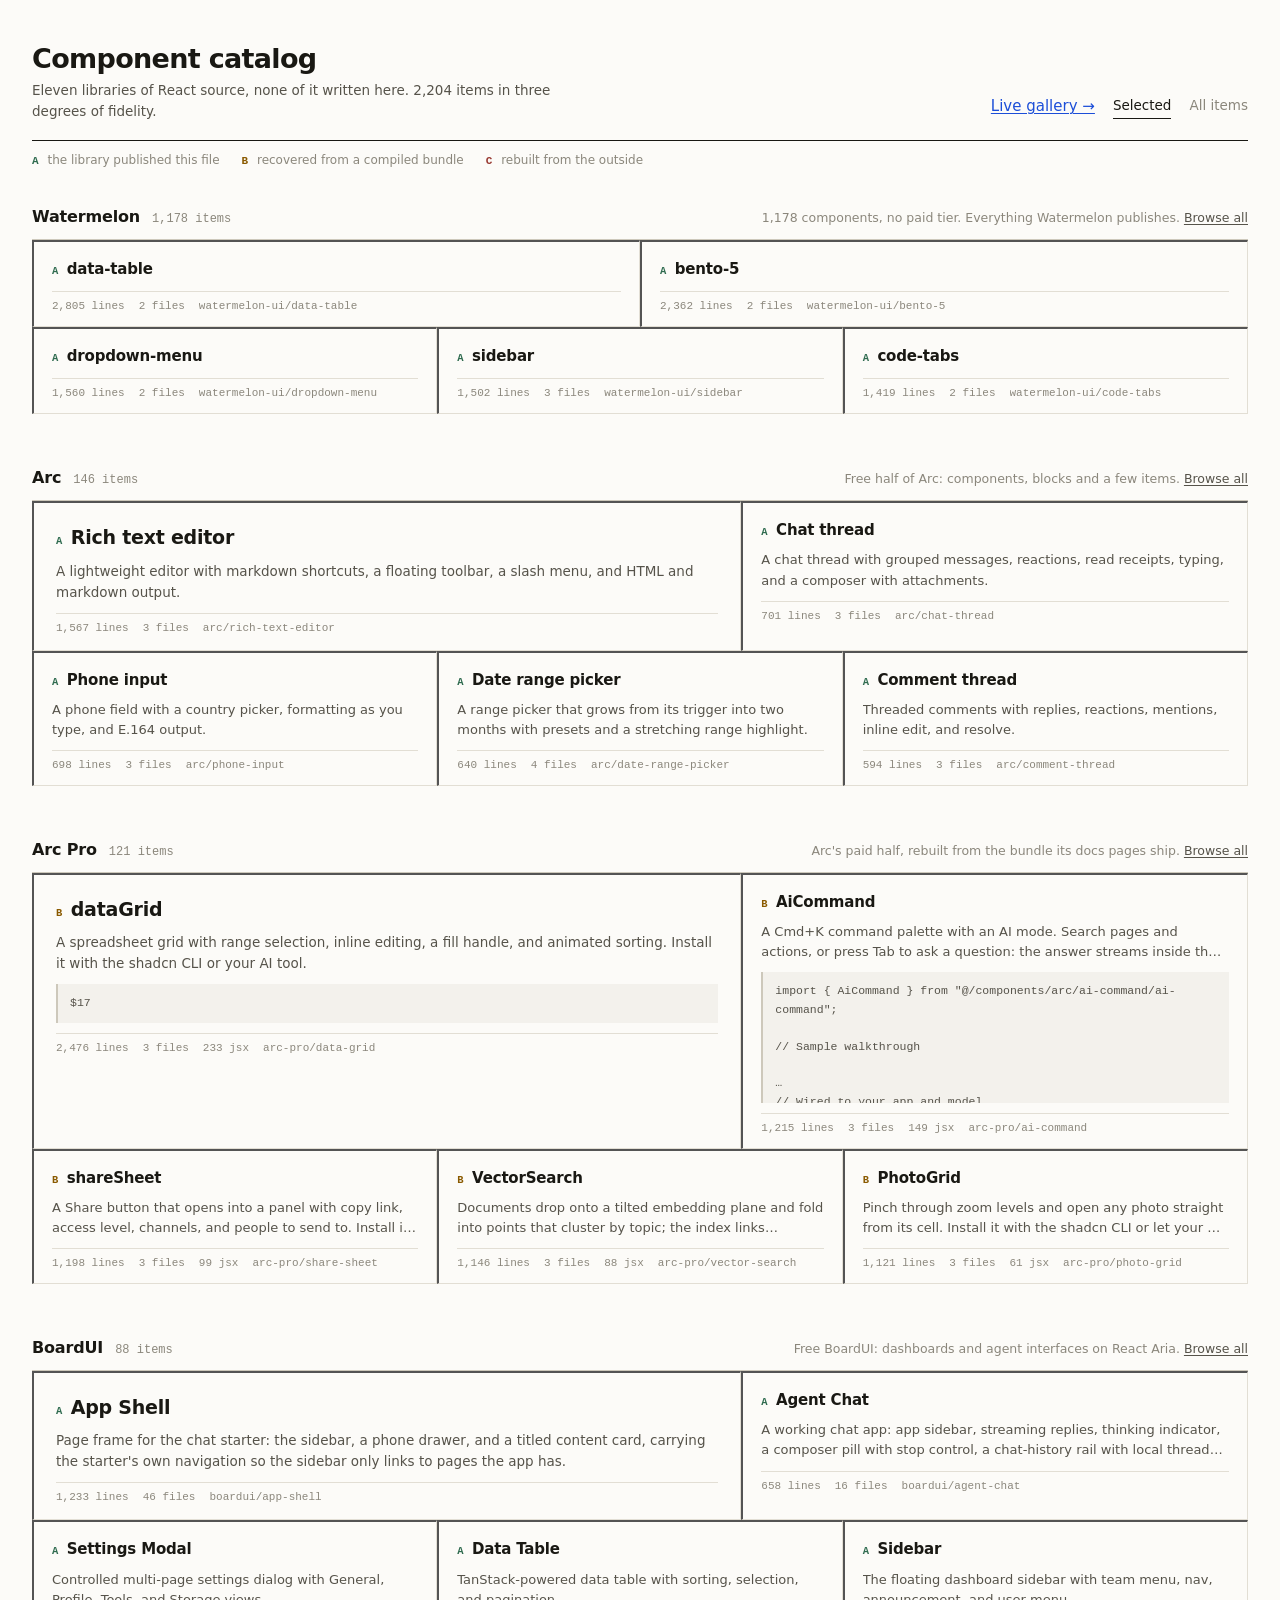
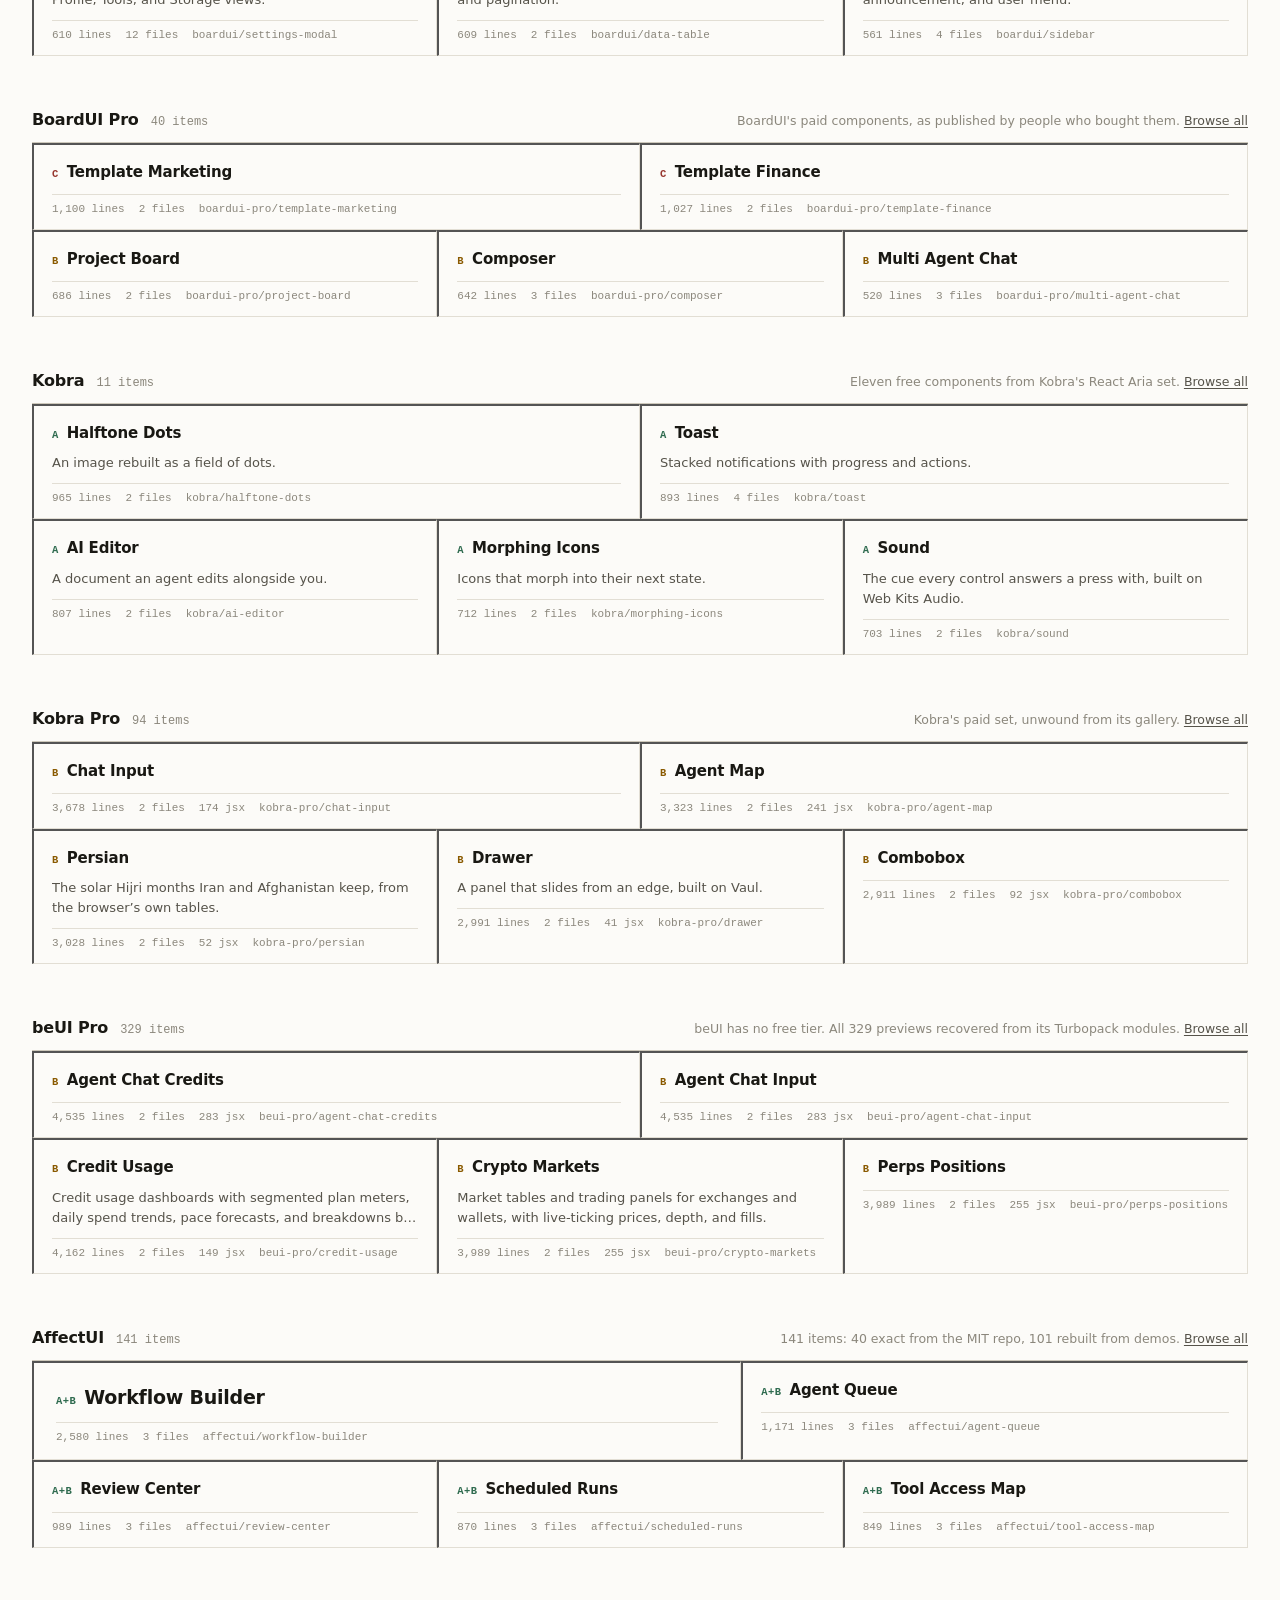
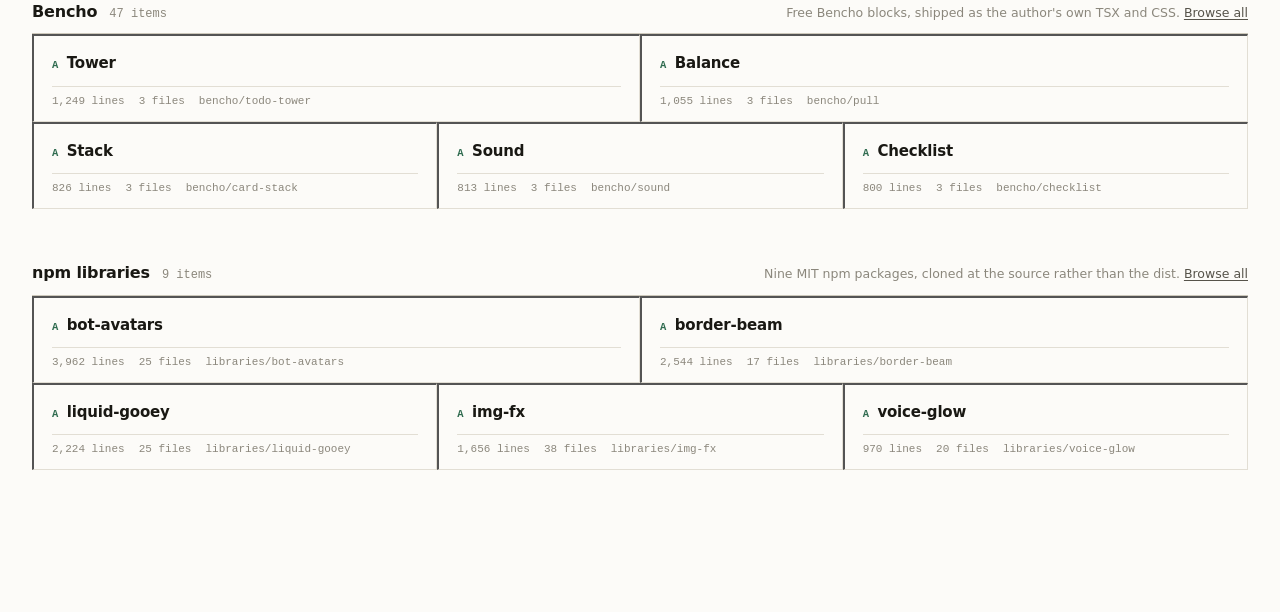
==== commit a7e05c65: "revert: drop the public gallery A gallery build ships the code of everything it renders, and this re" ====
--- a/index.html
+++ b/index.html
@@ -14,6 +14,7 @@
       <p>Eleven libraries of React source, none of it written here. <span id="lede-count">2,204</span> items in three degrees of fidelity.</p>
     </div>
     <nav class="views">
+      <a class="view-link" href="./gallery/">Live gallery &rarr;</a>
       <button id="view-showcase" type="button" aria-pressed="true">Selected</button>
       <button id="view-all" type="button" aria-pressed="false">All items</button>
     </nav>
